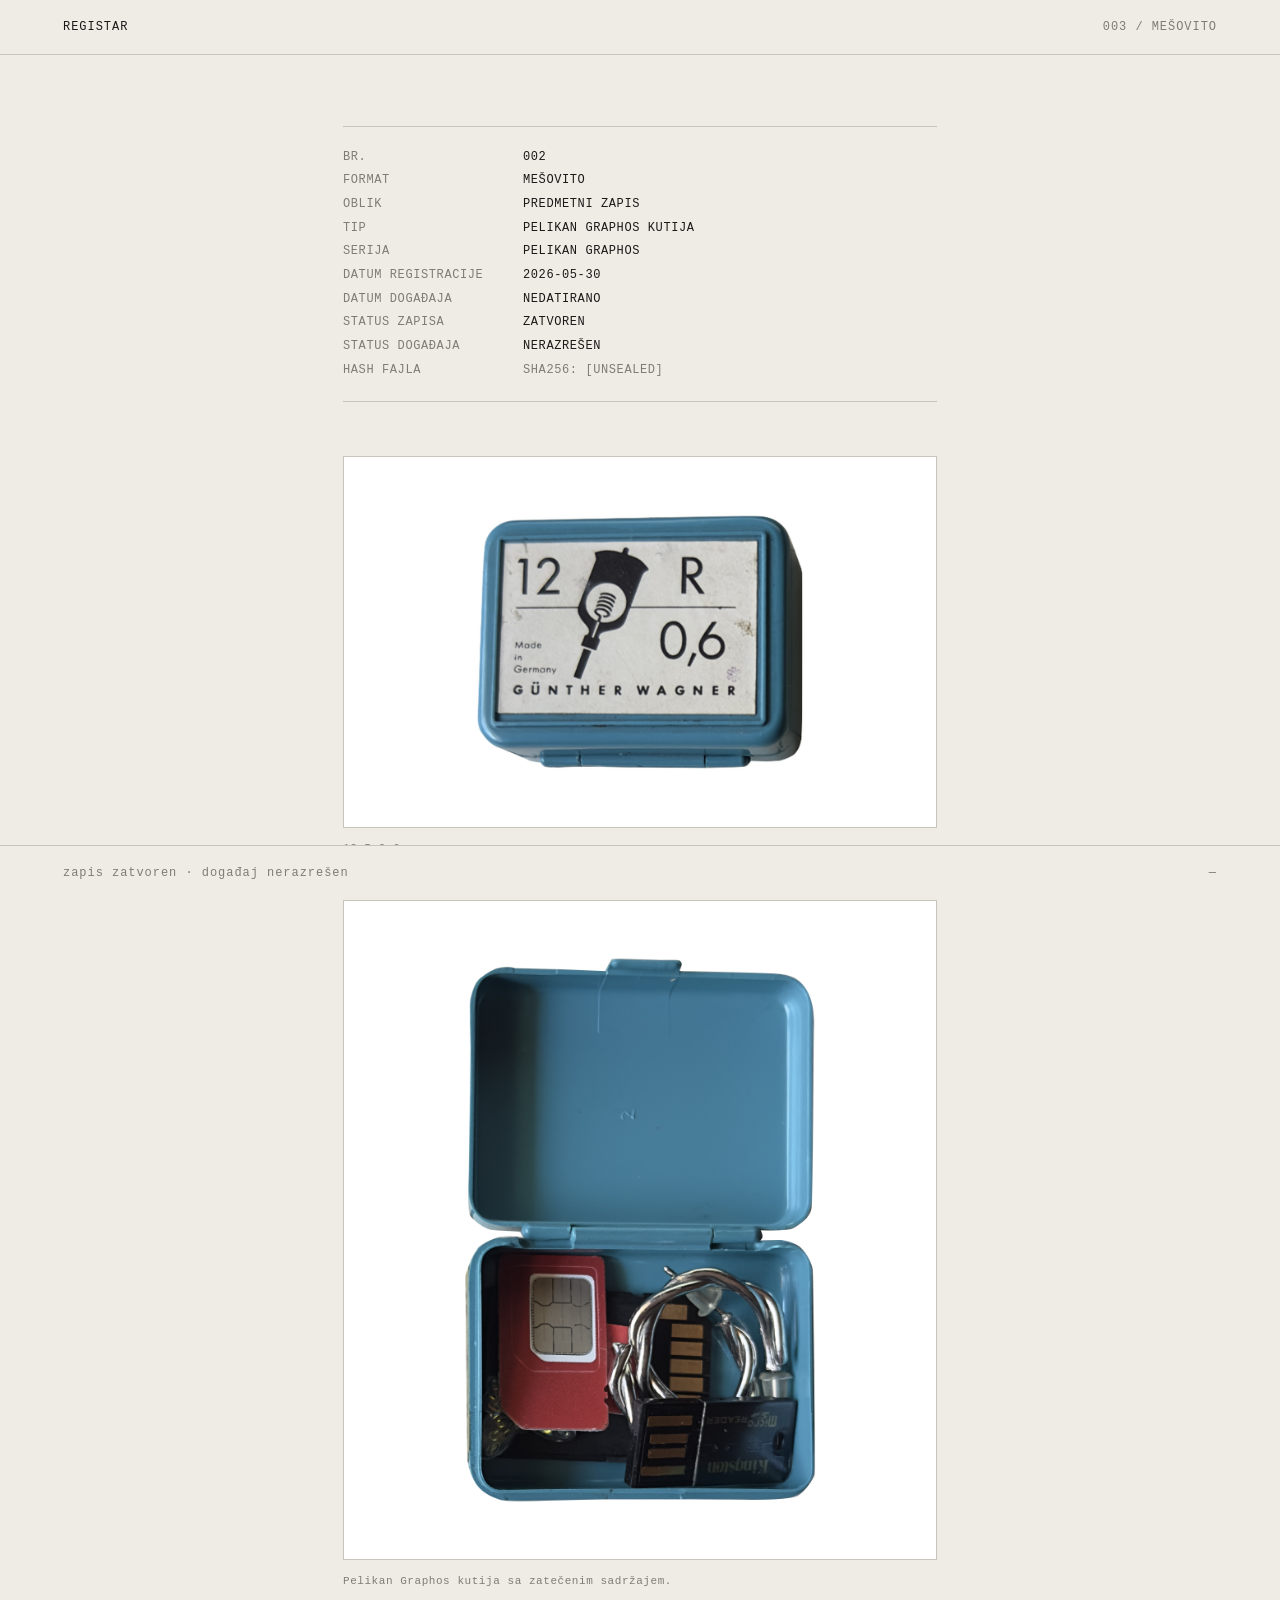
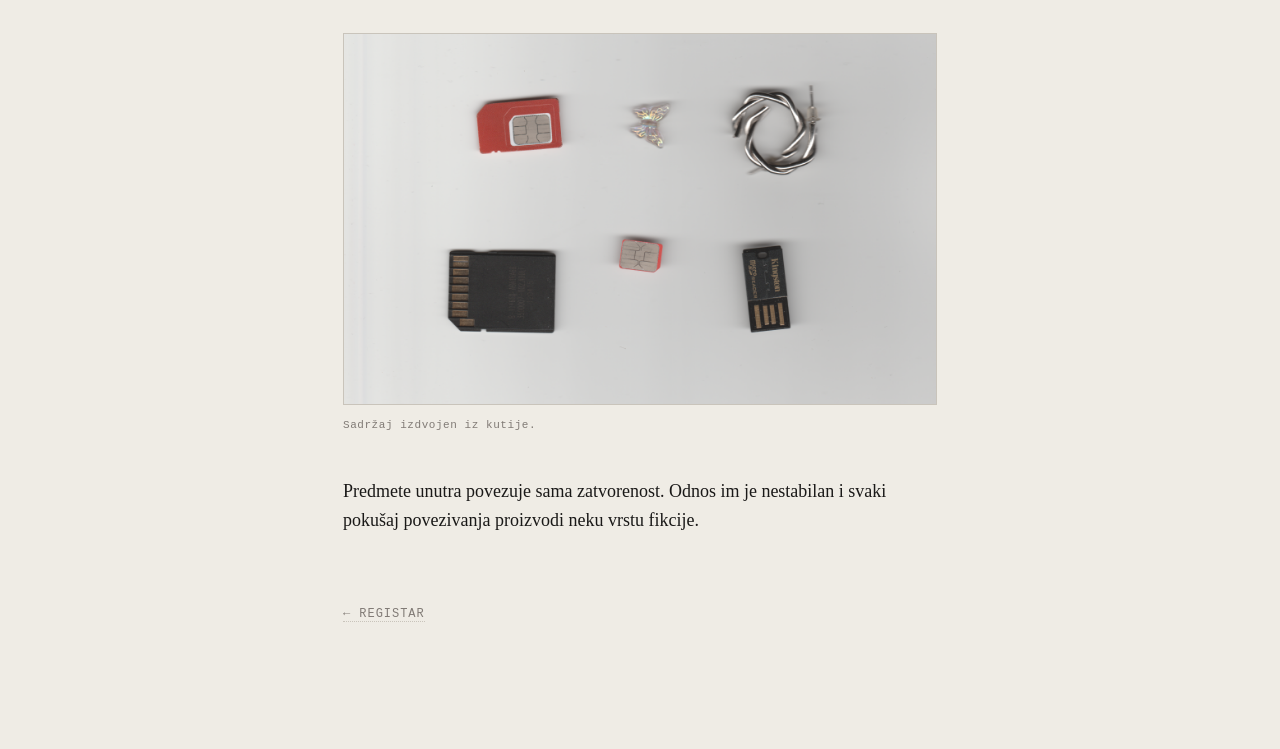
==== entries/003.html @ 158ef094 "Add files via upload" ====
<!DOCTYPE html>
<html lang="sr">
<head>
  <meta charset="UTF-8">
  <meta name="viewport" content="width=device-width, initial-scale=1.0">
  <title>REGISTAR / 003</title>
  <link rel="stylesheet" href="../style.css">
</head>
<body>

  <header class="site-header">
    <span class="sig">REGISTAR</span>
    <span>003 / MEŠOVITO</span>
  </header>

  <main>

    <dl class="entry-meta">
      <dt>BR.</dt>                  <dd>002</dd>
      <dt>FORMAT</dt>              <dd>MEŠOVITO</dd>
      <dt>OBLIK</dt>               <dd>PREDMETNI ZAPIS</dd>
      <dt>TIP</dt>                 <dd>PELIKAN GRAPHOS KUTIJA</dd>
      <dt>SERIJA</dt>              <dd>PELIKAN GRAPHOS</dd>
      <dt>DATUM REGISTRACIJE</dt>  <dd>2026-05-30</dd>
      <dt>DATUM DOGAĐAJA</dt>      <dd>NEDATIRANO</dd>
      <dt>STATUS ZAPISA</dt>       <dd>ZATVOREN</dd>
      <dt>STATUS DOGAĐAJA</dt>     <dd>NERAZREŠEN</dd>
      <dt>HASH FAJLA</dt>          <dd class="hash-short">SHA256: [UNSEALED]</dd>
    </dl>

    <div class="content">

      <figure class="media-block">
        <img src="../media/002-box-label.png" alt="">
        <figcaption>12 R 0,6</figcaption>
      </figure>

      <figure class="media-block">
        <img src="../media/002-box-open.png" alt="">
        <figcaption>Pelikan Graphos kutija sa zatečenim sadržajem.</figcaption>
      </figure>

      <figure class="media-block">
        <img src="../media/002-elements.png" alt="">
        <figcaption>Sadržaj izdvojen iz kutije.</figcaption>
      </figure>

      <p class="note-text">
        Predmete unutra povezuje sama zatvorenost.
        Odnos im je nestabilan i svaki pokušaj povezivanja proizvodi neku vrstu fikcije.
      </p>

    </div>

    <div class="return">
      <a href="../index.html">← REGISTAR</a>
    </div>

  </main>

  <footer class="site-footer">
    <span>zapis zatvoren · događaj nerazrešen</span>
    <span>—</span>
  </footer>

</body>
</html>
---- style.css ----
*, *::before, *::after {
  box-sizing: border-box;
  margin: 0;
  padding: 0;
}

:root {
  --bg: #efece5;
  --text: #1a1918;
  --meta: #817b76;
  --rule: #c9c4bb;
  --pad: clamp(1.5rem, 6vw, 3.5rem);
  --max: 720px;
}

html,
body {
  background: var(--bg);
  color: var(--text);
  font-family: Georgia, "Times New Roman", serif;
  font-size: 18px;
  line-height: 1.6;
  -webkit-font-smoothing: antialiased;
  text-rendering: optimizeLegibility;
}

.site-header,
.site-footer {
  position: fixed;
  left: 0;
  right: 0;
  padding: 1.1rem var(--pad);
  background: var(--bg);
  display: flex;
  justify-content: space-between;
  align-items: baseline;
  font-family: "Courier New", monospace;
  font-size: 12px;
  line-height: 1.2;
  letter-spacing: 0.08em;
  color: var(--meta);
  z-index: 10;
}

.site-header {
  top: 0;
  border-bottom: 1px solid var(--rule);
}

.site-footer {
  bottom: 0;
  border-top: 1px solid var(--rule);
}

.site-header .sig {
  color: var(--text);
}

.site-footer a {
  color: var(--meta);
  text-decoration: none;
  border-bottom: 1px dotted var(--rule);
}

.site-footer a:hover {
  color: var(--text);
  border-bottom-color: var(--text);
}

main {
  max-width: var(--max);
  margin: 0 auto;
  padding: 7rem var(--pad) 7rem;
}

.ledger {
  width: 100%;
  border-collapse: collapse;
  font-family: "Courier New", monospace;
  font-size: 13px;
  line-height: 1.45;
  letter-spacing: 0.04em;
}

.ledger th {
  text-align: left;
  font-weight: normal;
  color: var(--meta);
  border-bottom: 1px solid var(--rule);
  padding: 0.6rem 0.5rem;
}

.ledger td {
  padding: 0.7rem 0.5rem;
  border-bottom: 1px solid var(--rule);
  vertical-align: top;
  color: var(--text);
}

.ledger a {
  color: var(--text);
  text-decoration: none;
  border-bottom: 1px dotted var(--meta);
  transition: border-color 0.2s ease, color 0.2s ease;
}

.ledger a:hover {
  border-bottom-color: var(--text);
}

.ledger td.note {
  color: var(--meta);
}

.entry-meta {
  font-family: "Courier New", monospace;
  font-size: 12px;
  line-height: 1.45;
  letter-spacing: 0.05em;
  color: var(--meta);
  border-top: 1px solid var(--rule);
  border-bottom: 1px solid var(--rule);
  padding: 1.2rem 0;
  margin-bottom: 3rem;
  display: grid;
  grid-template-columns: 9rem 1fr;
  row-gap: 0.35rem;
  column-gap: 1rem;
}

.entry-meta dt {
  color: var(--meta);
}

.entry-meta dd {
  color: var(--text);
}

.entry-meta .hash-short {
  color: var(--meta);
}

.content p {
  margin-bottom: 1.2em;
}

.content p:last-child {
  margin-bottom: 0;
}

.content .primary-text {
  font-size: 21px;
  line-height: 1.5;
  margin: 3.8rem 0;
}

.content .field-note {
  font-family: "Courier New", monospace;
  font-size: 12px;
  line-height: 1.55;
  letter-spacing: 0.04em;
  color: var(--text);
  border-top: 1px dotted var(--rule);
  border-bottom: 1px dotted var(--rule);
  padding: 1rem 0;
  margin: 2.4rem 0;
}

.content .registration-note {
  font-family: "Courier New", monospace;
  font-size: 12px;
  line-height: 1.55;
  letter-spacing: 0.04em;
  color: var(--meta);
  margin-top: 2.4rem;
}

.media-block {
  margin: 0 0 2.4rem;
}

.media-block img,
.media-block video {
  width: 100%;
  max-width: 100%;
  height: auto;
  display: block;
  border: 1px solid var(--rule);
  background: var(--bg);
}

.media-block figcaption {
  margin-top: 0.75rem;
  font-family: "Courier New", monospace;
  font-size: 11px;
  line-height: 1.45;
  letter-spacing: 0.05em;
  color: var(--meta);
}

.media-block figcaption span {
  color: var(--text);
}

.reg-audio {
  margin: 0 0 2.4rem;
  font-family: "Courier New", monospace;
  font-size: 12px;
  line-height: 1.55;
  letter-spacing: 0.06em;
  color: var(--text);
}

.reg-audio audio {
  display: none;
}

.reg-audio .status-line {
  border-top: 1px dotted var(--rule);
  border-bottom: 1px dotted var(--rule);
  padding: 1.15rem 0;
  display: flex;
  justify-content: space-between;
  gap: 1rem;
}

.reg-audio .progress-shell {
  border-bottom: 1px dotted var(--rule);
  padding: 1.1rem 0;
}

.reg-audio .progress {
  width: 100%;
  height: 1.1rem;
  display: block;
  appearance: none;
  -webkit-appearance: none;
  background: transparent;
  cursor: pointer;
}

.reg-audio .progress::-webkit-slider-runnable-track {
  height: 1px;
  background: var(--text);
}

.reg-audio .progress::-webkit-slider-thumb {
  appearance: none;
  -webkit-appearance: none;
  width: 0.55rem;
  height: 0.55rem;
  margin-top: -0.25rem;
  border: 1px solid var(--text);
  background: var(--bg);
}

.reg-audio .progress::-moz-range-track {
  height: 1px;
  background: var(--text);
}

.reg-audio .progress::-moz-range-thumb {
  width: 0.55rem;
  height: 0.55rem;
  border: 1px solid var(--text);
  border-radius: 0;
  background: var(--bg);
}

.reg-audio .controls {
  border-bottom: 1px dotted var(--rule);
  padding: 0.9rem 0;
  display: flex;
  flex-wrap: wrap;
  gap: 1.1rem;
}

.reg-audio button {
  appearance: none;
  border: 0;
  background: transparent;
  color: var(--text);
  font: inherit;
  letter-spacing: inherit;
  cursor: pointer;
}

.reg-audio button:hover {
  color: var(--meta);
}

.reg-audio .caption {
  margin-top: 1.2rem;
  color: var(--meta);
}

.reg-audio .caption span {
  color: var(--text);
}

.preview-grid {
  display: grid;
  grid-template-columns: repeat(2, 1fr);
  gap: 0.8rem;
  margin-bottom: 2.4rem;
}

.preview-grid img,
.preview-grid video {
  width: 100%;
  height: auto;
  display: block;
  border: 1px solid var(--rule);
}

.return {
  margin-top: 4rem;
  font-family: "Courier New", monospace;
  font-size: 12px;
  line-height: 1.3;
  letter-spacing: 0.08em;
}

.return a {
  color: var(--meta);
  text-decoration: none;
  border-bottom: 1px dotted var(--rule);
  transition: color 0.2s ease, border-color 0.2s ease;
}

.return a:hover {
  color: var(--text);
  border-bottom-color: var(--text);
}

@media (max-width: 640px) {
  :root {
    --pad: 1.1rem;
  }

  html,
  body {
    font-size: 17px;
    line-height: 1.55;
  }

  .site-header,
  .site-footer {
    font-size: 11px;
    padding: 0.9rem var(--pad);
  }

  main {
    padding-top: 5.8rem;
    padding-bottom: 5.8rem;
  }

  .ledger {
    font-size: 11px;
    letter-spacing: 0.02em;
  }

  .ledger th,
  .ledger td {
    padding: 0.55rem 0.35rem;
  }

  .entry-meta {
    font-size: 11px;
    grid-template-columns: 7rem 1fr;
    margin-bottom: 2.4rem;
  }

  .reg-audio {
    font-size: 11px;
  }

  .reg-audio .status-line {
    display: block;
  }

  .reg-audio .status-line span:last-child {
    display: block;
    margin-top: 0.5rem;
  }

  .preview-grid {
    grid-template-columns: 1fr;
  }

  .return {
    font-size: 11px;
    margin-top: 3rem;
  }
}
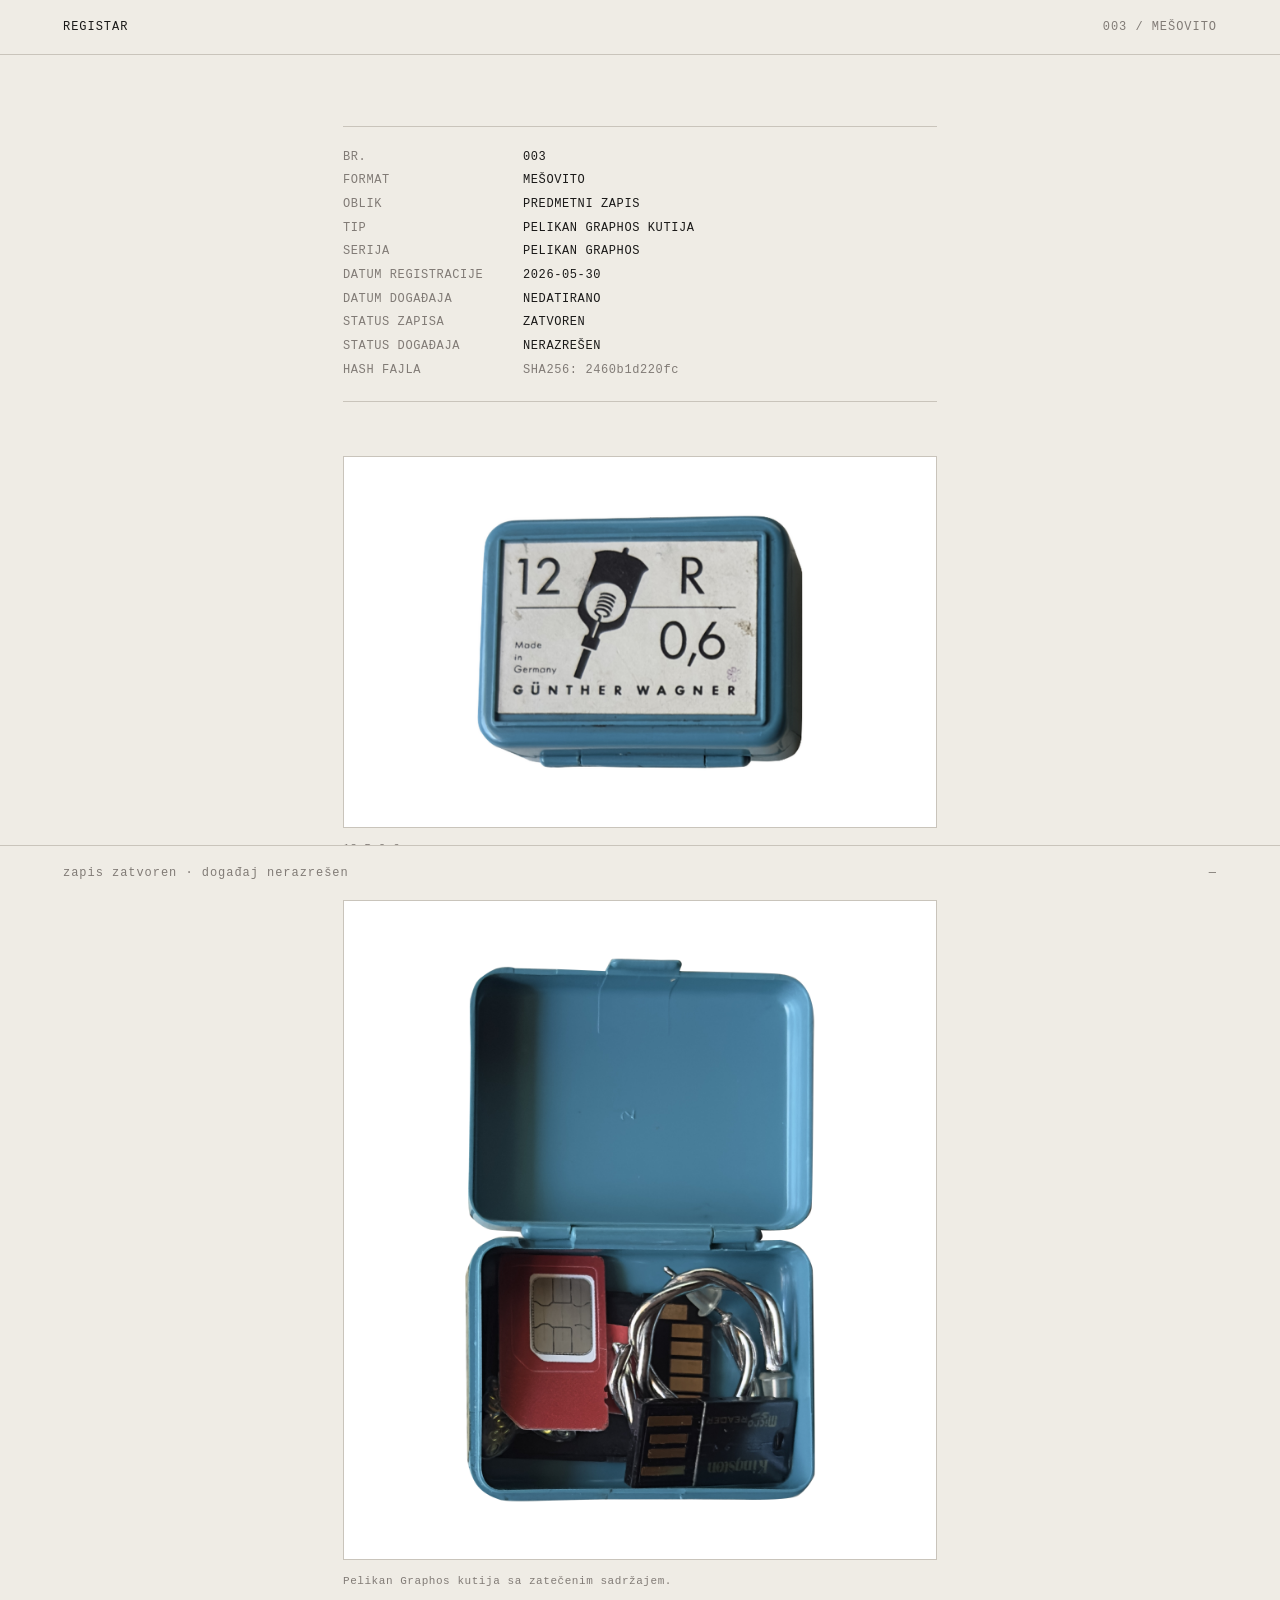
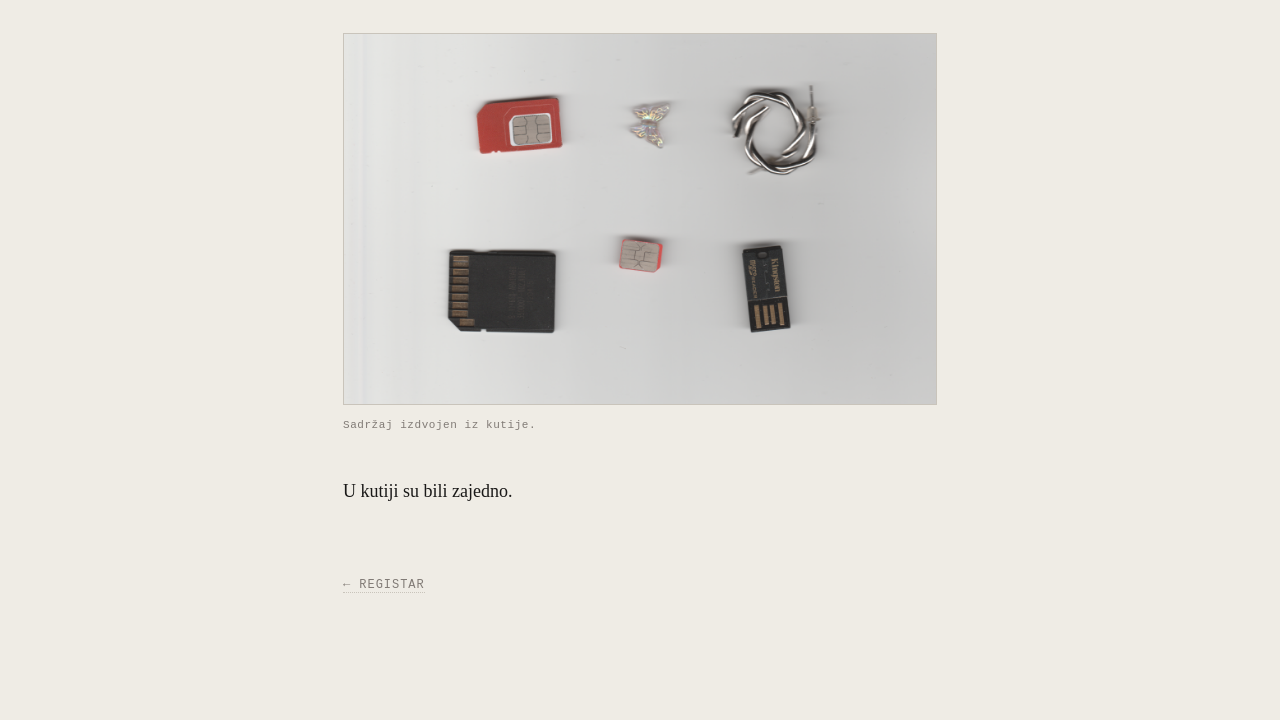
==== commit e0799ef5: "Update 003.html" ====
--- a/entries/003.html
+++ b/entries/003.html
@@ -16,7 +16,7 @@
   <main>
 
     <dl class="entry-meta">
-      <dt>BR.</dt>                  <dd>002</dd>
+      <dt>BR.</dt>                  <dd>003</dd>
       <dt>FORMAT</dt>              <dd>MEŠOVITO</dd>
       <dt>OBLIK</dt>               <dd>PREDMETNI ZAPIS</dd>
       <dt>TIP</dt>                 <dd>PELIKAN GRAPHOS KUTIJA</dd>
@@ -25,7 +25,7 @@
       <dt>DATUM DOGAĐAJA</dt>      <dd>NEDATIRANO</dd>
       <dt>STATUS ZAPISA</dt>       <dd>ZATVOREN</dd>
       <dt>STATUS DOGAĐAJA</dt>     <dd>NERAZREŠEN</dd>
-      <dt>HASH FAJLA</dt>          <dd class="hash-short">SHA256: [UNSEALED]</dd>
+      <dt>HASH FAJLA</dt>          <dd class="hash-short">SHA256: 2460b1d220fc</dd>
     </dl>
 
     <div class="content">
@@ -46,8 +46,7 @@
       </figure>
 
       <p class="note-text">
-        Predmete unutra povezuje sama zatvorenost.
-        Odnos im je nestabilan i svaki pokušaj povezivanja proizvodi neku vrstu fikcije.
+        U kutiji su bili zajedno.
       </p>
 
     </div>
